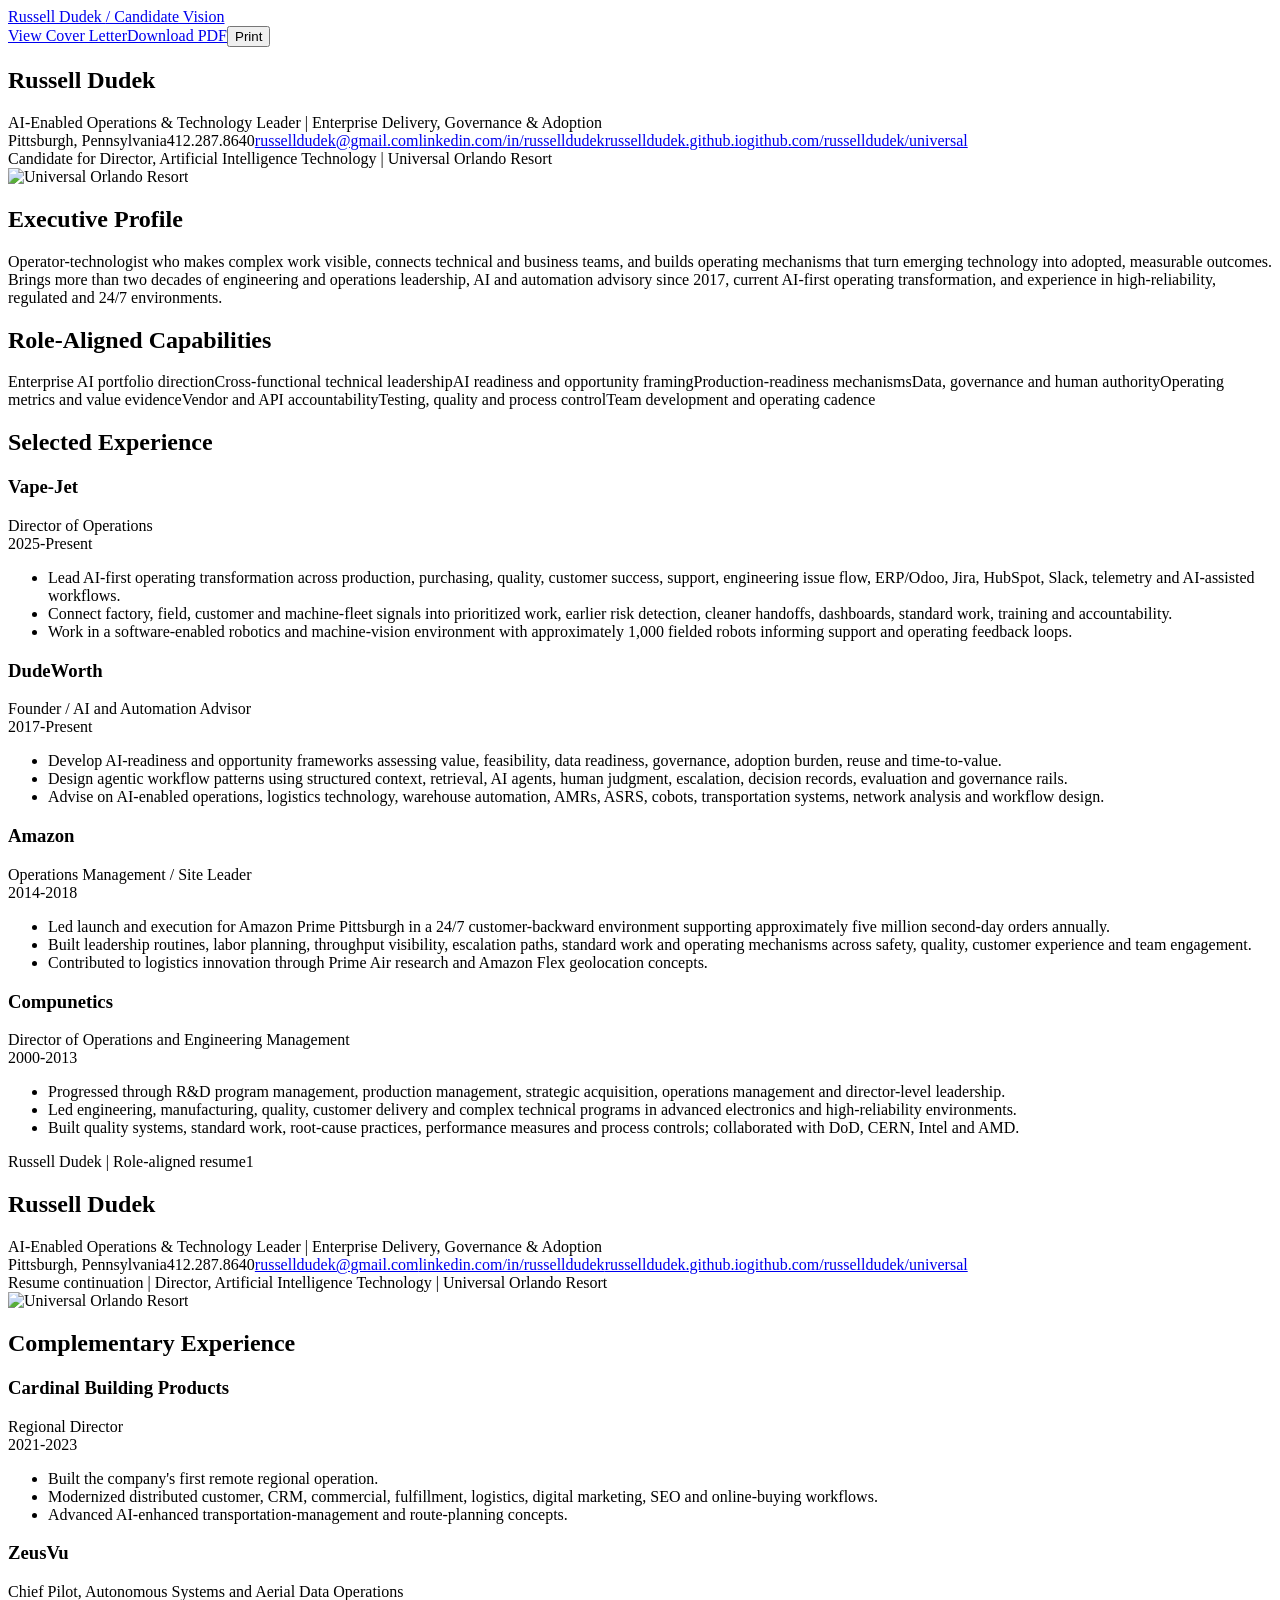
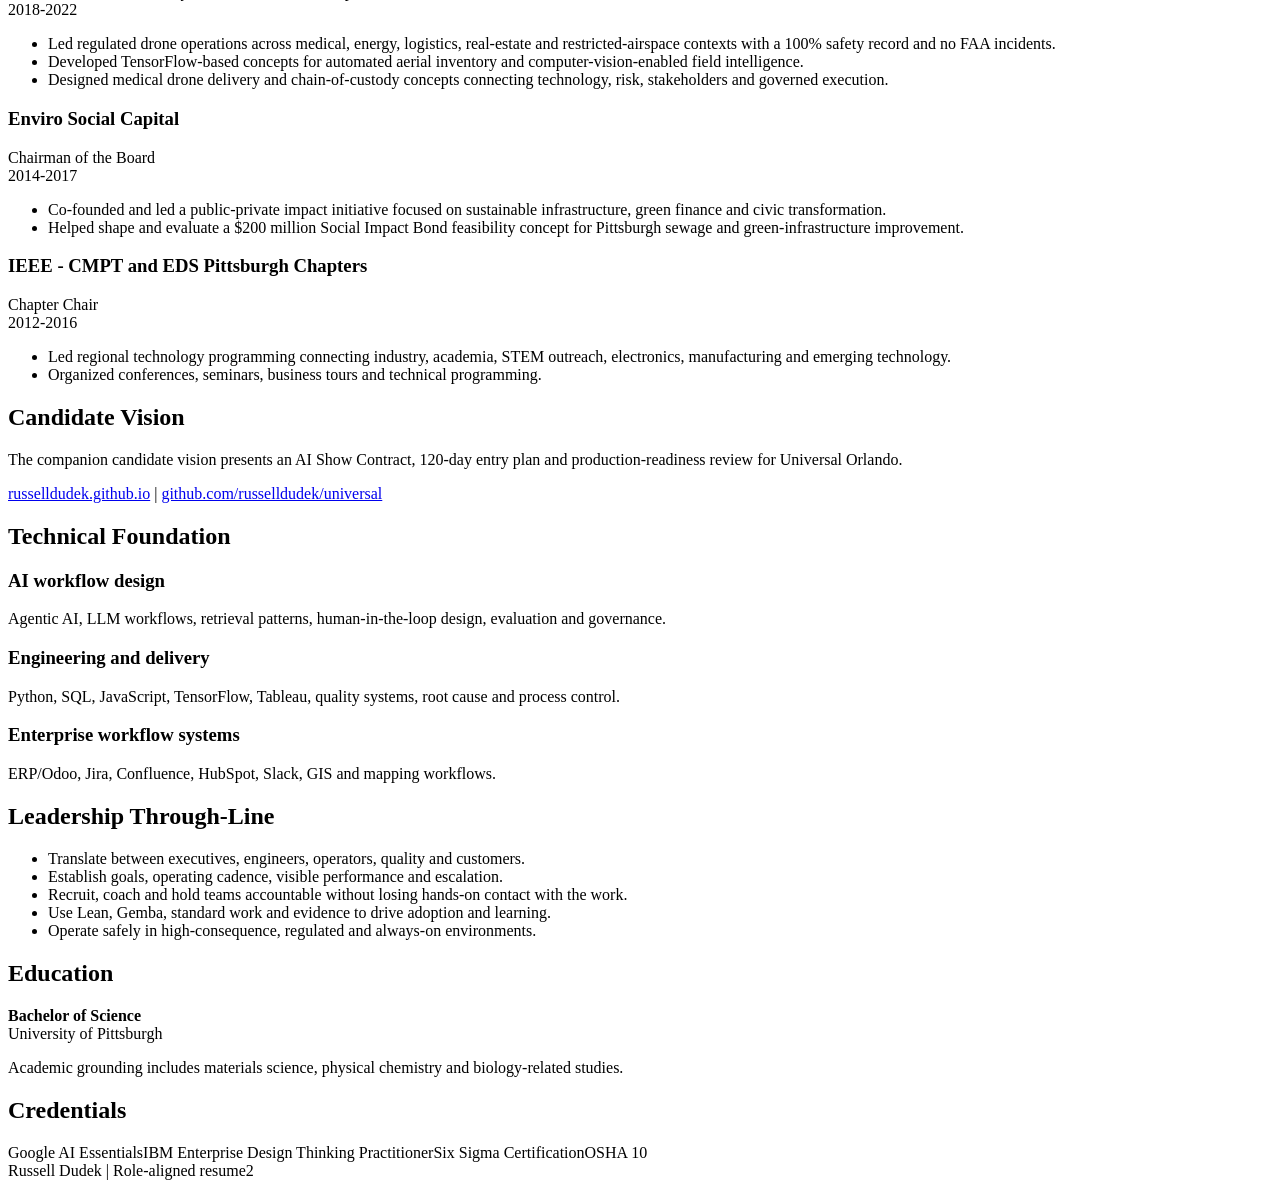
==== resume.html @ 1f6606d1 "Materialize role-aligned resume route" ====
<!doctype html><html lang="en"><head><meta charset="utf-8"><meta name="viewport" content="width=device-width,initial-scale=1"><title>Russell Dudek | Resume | Universal Orlando AI Technology</title></head><body><noscript>The resume requires JavaScript to assemble the audited source package.</noscript><script>(async()=>{const parts=[0,1,2].map(n=>`.source-parts/resume.html.part-0${n}`);const r=await Promise.all(parts.map(p=>fetch(p)));if(r.some(x=>!x.ok))throw new Error('Resume source unavailable');const html=(await Promise.all(r.map(x=>x.text()))).join('');document.open();document.write(html);document.close()})().catch(e=>{document.body.textContent='The resume could not be assembled. Download the complete campaign package from the repository README.';console.error(e)})</script></body></html>
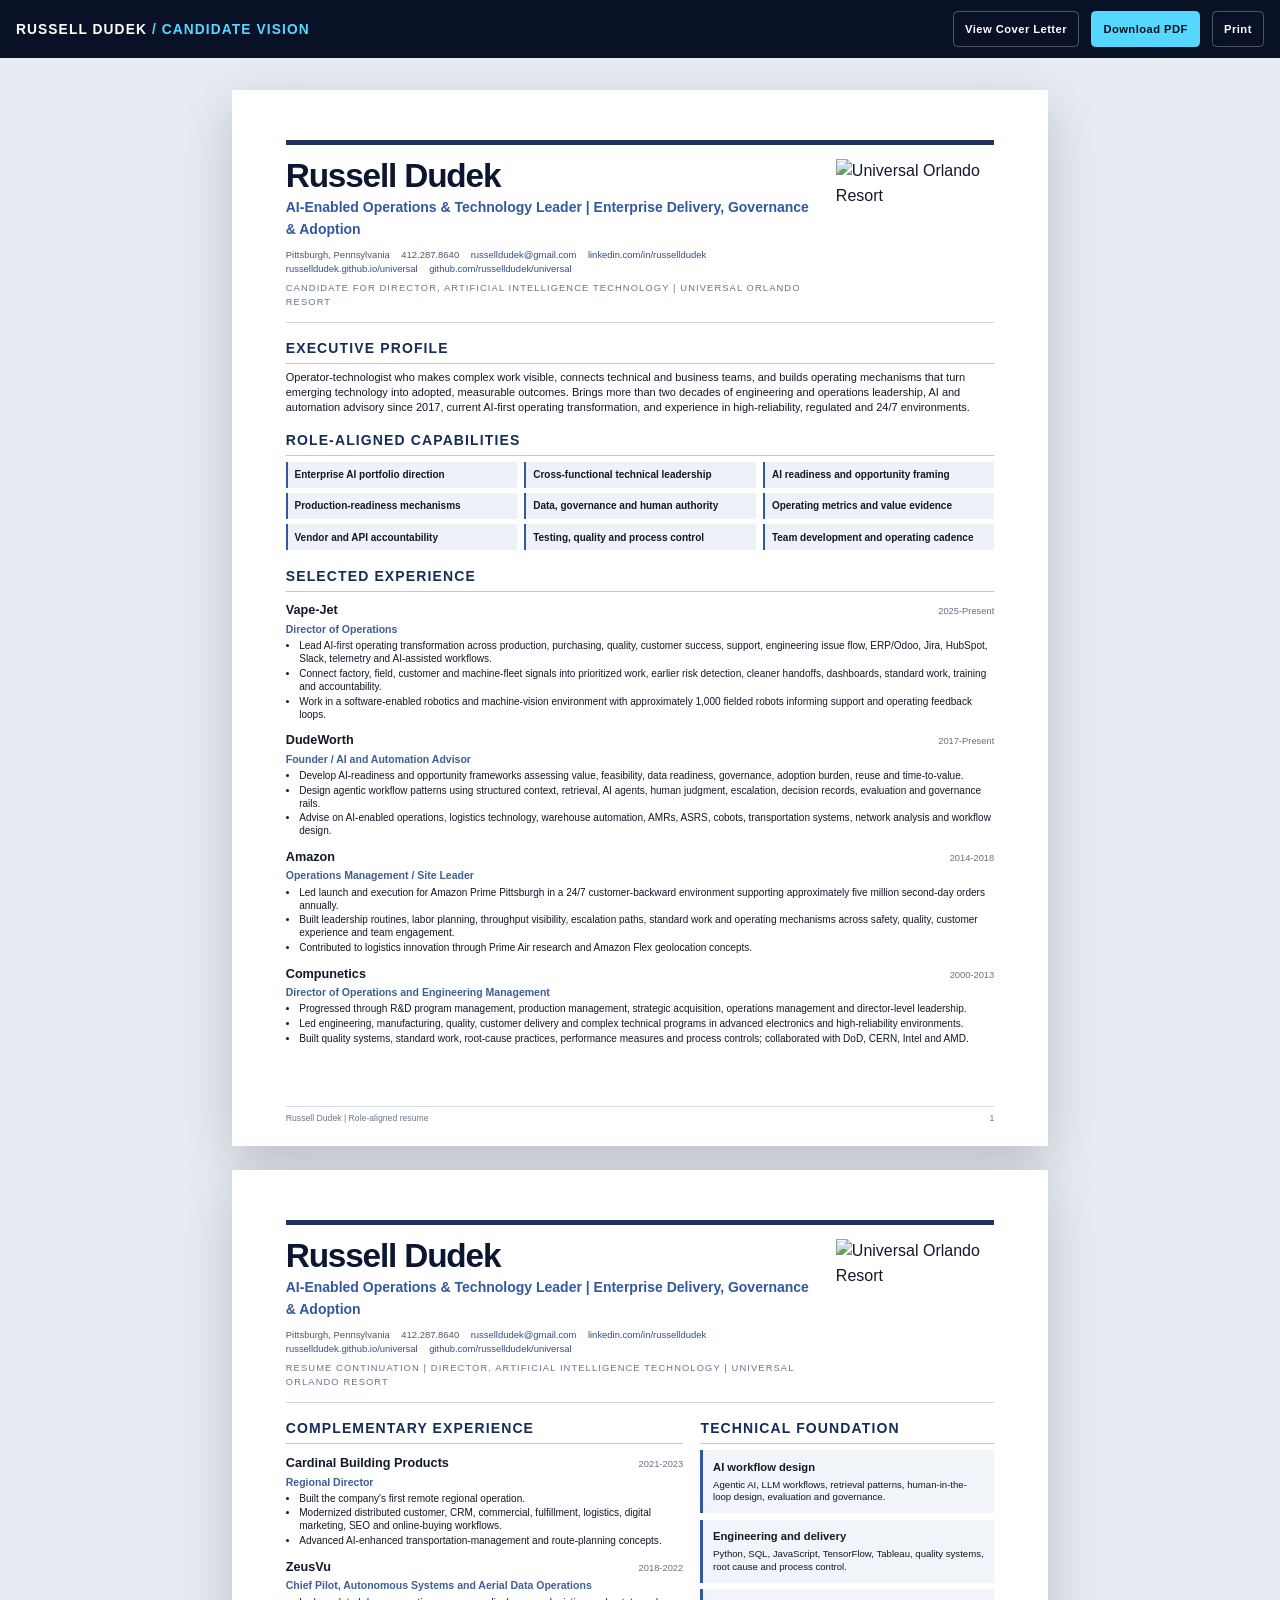
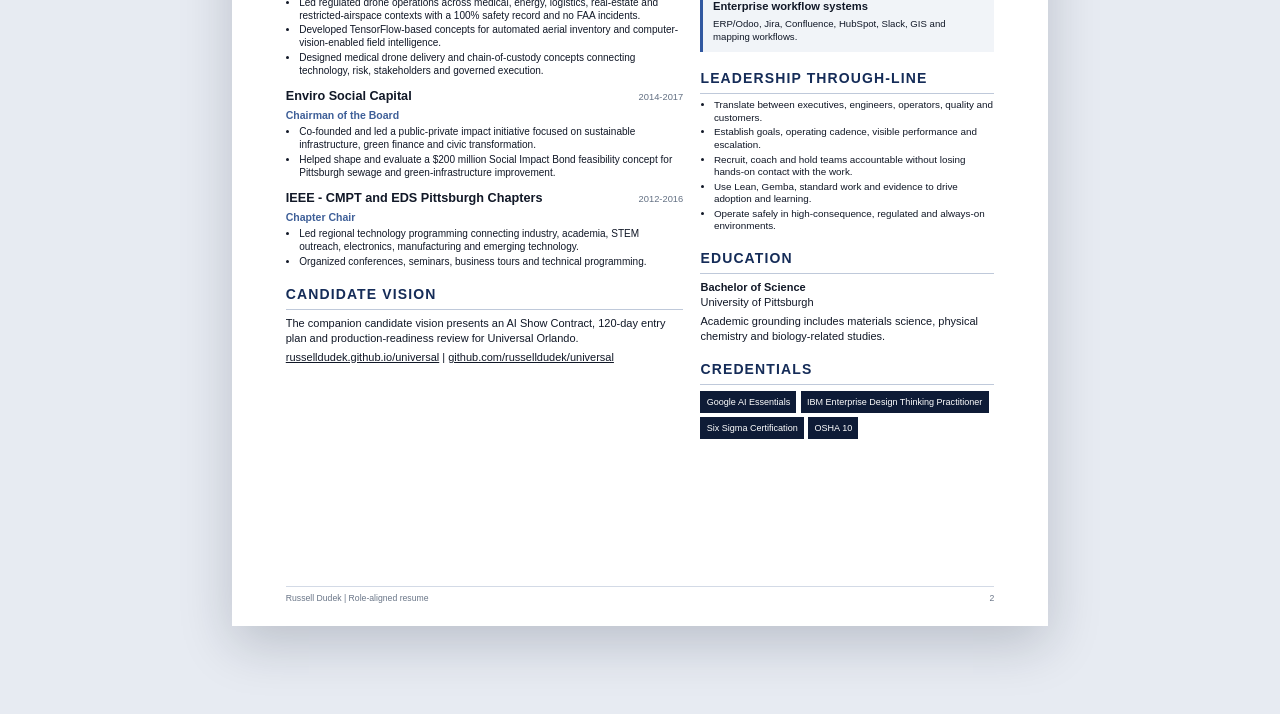
==== commit 0dddf451: "Correct canonical candidate site in resume" ====
--- a/resume.html
+++ b/resume.html
@@ -1 +1,21 @@
-<!doctype html><html lang="en"><head><meta charset="utf-8"><meta name="viewport" content="width=device-width,initial-scale=1"><title>Russell Dudek | Resume | Universal Orlando AI Technology</title></head><body><noscript>The resume requires JavaScript to assemble the audited source package.</noscript><script>(async()=>{const parts=[0,1,2].map(n=>`.source-parts/resume.html.part-0${n}`);const r=await Promise.all(parts.map(p=>fetch(p)));if(r.some(x=>!x.ok))throw new Error('Resume source unavailable');const html=(await Promise.all(r.map(x=>x.text()))).join('');document.open();document.write(html);document.close()})().catch(e=>{document.body.textContent='The resume could not be assembled. Download the complete campaign package from the repository README.';console.error(e)})</script></body></html>+<!doctype html><html lang="en"><head><meta charset="utf-8"><meta name="viewport" content="width=device-width,initial-scale=1"><title>Russell Dudek | Resume | Universal Orlando AI Technology Director</title><link rel="stylesheet" href="styles.css"></head><body class="document-body"><nav class="document-nav no-print"><a class="nav-name" href="index.html">Russell Dudek <span>/ Candidate Vision</span></a><div class="doc-actions"><a class="btn" href="cover-letter.html">View Cover Letter</a><a class="btn primary" href="docs/Russell-Dudek-Universal-Orlando-AI-Technology-Director-Resume.pdf" download>Download PDF</a><button class="btn" onclick="window.print()">Print</button></div></nav><main class="document-shell">
+<section class="sheet resume-page"><div class="sheet-inner"><header class="doc-header"><div><h1>Russell Dudek</h1><div class="identity">AI-Enabled Operations & Technology Leader | Enterprise Delivery, Governance & Adoption</div><div class="contact-line"><span>Pittsburgh, Pennsylvania</span><span>412.287.8640</span><a href="mailto:russelldudek@gmail.com">russelldudek@gmail.com</a><a href="https://www.linkedin.com/in/russelldudek">linkedin.com/in/russelldudek</a><a href="https://russelldudek.github.io/universal/">russelldudek.github.io/universal</a><a href="https://github.com/russelldudek/universal">github.com/russelldudek/universal</a></div><div class="target-line">Candidate for Director, Artificial Intelligence Technology | Universal Orlando Resort</div></div><img class="doc-logo" src="assets/brand/universal-orlando-logo.png" alt="Universal Orlando Resort"></header>
+<section class="doc-section"><h2>Executive Profile</h2><p>Operator-technologist who makes complex work visible, connects technical and business teams, and builds operating mechanisms that turn emerging technology into adopted, measurable outcomes. Brings more than two decades of engineering and operations leadership, AI and automation advisory since 2017, current AI-first operating transformation, and experience in high-reliability, regulated and 24/7 environments.</p></section>
+<section class="doc-section"><h2>Role-Aligned Capabilities</h2><div class="cap-grid"><span>Enterprise AI portfolio direction</span><span>Cross-functional technical leadership</span><span>AI readiness and opportunity framing</span><span>Production-readiness mechanisms</span><span>Data, governance and human authority</span><span>Operating metrics and value evidence</span><span>Vendor and API accountability</span><span>Testing, quality and process control</span><span>Team development and operating cadence</span></div></section>
+<section class="doc-section"><h2>Selected Experience</h2>
+<div class="experience"><div class="experience-head"><div><h3>Vape-Jet</h3><div class="role">Director of Operations</div></div><time>2025-Present</time></div><ul><li>Lead AI-first operating transformation across production, purchasing, quality, customer success, support, engineering issue flow, ERP/Odoo, Jira, HubSpot, Slack, telemetry and AI-assisted workflows.</li><li>Connect factory, field, customer and machine-fleet signals into prioritized work, earlier risk detection, cleaner handoffs, dashboards, standard work, training and accountability.</li><li>Work in a software-enabled robotics and machine-vision environment with approximately 1,000 fielded robots informing support and operating feedback loops.</li></ul></div>
+<div class="experience"><div class="experience-head"><div><h3>DudeWorth</h3><div class="role">Founder / AI and Automation Advisor</div></div><time>2017-Present</time></div><ul><li>Develop AI-readiness and opportunity frameworks assessing value, feasibility, data readiness, governance, adoption burden, reuse and time-to-value.</li><li>Design agentic workflow patterns using structured context, retrieval, AI agents, human judgment, escalation, decision records, evaluation and governance rails.</li><li>Advise on AI-enabled operations, logistics technology, warehouse automation, AMRs, ASRS, cobots, transportation systems, network analysis and workflow design.</li></ul></div>
+<div class="experience"><div class="experience-head"><div><h3>Amazon</h3><div class="role">Operations Management / Site Leader</div></div><time>2014-2018</time></div><ul><li>Led launch and execution for Amazon Prime Pittsburgh in a 24/7 customer-backward environment supporting approximately five million second-day orders annually.</li><li>Built leadership routines, labor planning, throughput visibility, escalation paths, standard work and operating mechanisms across safety, quality, customer experience and team engagement.</li><li>Contributed to logistics innovation through Prime Air research and Amazon Flex geolocation concepts.</li></ul></div>
+<div class="experience"><div class="experience-head"><div><h3>Compunetics</h3><div class="role">Director of Operations and Engineering Management</div></div><time>2000-2013</time></div><ul><li>Progressed through R&amp;D program management, production management, strategic acquisition, operations management and director-level leadership.</li><li>Led engineering, manufacturing, quality, customer delivery and complex technical programs in advanced electronics and high-reliability environments.</li><li>Built quality systems, standard work, root-cause practices, performance measures and process controls; collaborated with DoD, CERN, Intel and AMD.</li></ul></div>
+</section><footer class="page-footer"><span>Russell Dudek | Role-aligned resume</span><span>1</span></footer></div></section>
+<section class="sheet resume-page"><div class="sheet-inner"><header class="doc-header"><div><h1>Russell Dudek</h1><div class="identity">AI-Enabled Operations & Technology Leader | Enterprise Delivery, Governance & Adoption</div><div class="contact-line"><span>Pittsburgh, Pennsylvania</span><span>412.287.8640</span><a href="mailto:russelldudek@gmail.com">russelldudek@gmail.com</a><a href="https://www.linkedin.com/in/russelldudek">linkedin.com/in/russelldudek</a><a href="https://russelldudek.github.io/universal/">russelldudek.github.io/universal</a><a href="https://github.com/russelldudek/universal">github.com/russelldudek/universal</a></div><div class="target-line">Resume continuation | Director, Artificial Intelligence Technology | Universal Orlando Resort</div></div><img class="doc-logo" src="assets/brand/universal-orlando-logo.png" alt="Universal Orlando Resort"></header>
+<div class="resume-columns"><div><section class="doc-section"><h2>Complementary Experience</h2>
+<div class="experience"><div class="experience-head"><div><h3>Cardinal Building Products</h3><div class="role">Regional Director</div></div><time>2021-2023</time></div><ul><li>Built the company's first remote regional operation.</li><li>Modernized distributed customer, CRM, commercial, fulfillment, logistics, digital marketing, SEO and online-buying workflows.</li><li>Advanced AI-enhanced transportation-management and route-planning concepts.</li></ul></div>
+<div class="experience"><div class="experience-head"><div><h3>ZeusVu</h3><div class="role">Chief Pilot, Autonomous Systems and Aerial Data Operations</div></div><time>2018-2022</time></div><ul><li>Led regulated drone operations across medical, energy, logistics, real-estate and restricted-airspace contexts with a 100% safety record and no FAA incidents.</li><li>Developed TensorFlow-based concepts for automated aerial inventory and computer-vision-enabled field intelligence.</li><li>Designed medical drone delivery and chain-of-custody concepts connecting technology, risk, stakeholders and governed execution.</li></ul></div>
+<div class="experience"><div class="experience-head"><div><h3>Enviro Social Capital</h3><div class="role">Chairman of the Board</div></div><time>2014-2017</time></div><ul><li>Co-founded and led a public-private impact initiative focused on sustainable infrastructure, green finance and civic transformation.</li><li>Helped shape and evaluate a $200 million Social Impact Bond feasibility concept for Pittsburgh sewage and green-infrastructure improvement.</li></ul></div>
+<div class="experience"><div class="experience-head"><div><h3>IEEE - CMPT and EDS Pittsburgh Chapters</h3><div class="role">Chapter Chair</div></div><time>2012-2016</time></div><ul><li>Led regional technology programming connecting industry, academia, STEM outreach, electronics, manufacturing and emerging technology.</li><li>Organized conferences, seminars, business tours and technical programming.</li></ul></div><section class="doc-section"><h2>Candidate Vision</h2><p>The companion candidate vision presents an AI Show Contract, 120-day entry plan and production-readiness review for Universal Orlando.</p><p><a href="https://russelldudek.github.io/universal/">russelldudek.github.io/universal</a> | <a href="https://github.com/russelldudek/universal">github.com/russelldudek/universal</a></p></section></section></div>
+<aside><section class="doc-section"><h2>Technical Foundation</h2><div class="mini-card"><h3>AI workflow design</h3><p>Agentic AI, LLM workflows, retrieval patterns, human-in-the-loop design, evaluation and governance.</p></div><div class="mini-card"><h3>Engineering and delivery</h3><p>Python, SQL, JavaScript, TensorFlow, Tableau, quality systems, root cause and process control.</p></div><div class="mini-card"><h3>Enterprise workflow systems</h3><p>ERP/Odoo, Jira, Confluence, HubSpot, Slack, GIS and mapping workflows.</p></div></section>
+<section class="doc-section"><h2>Leadership Through-Line</h2><ul class="tight-list"><li>Translate between executives, engineers, operators, quality and customers.</li><li>Establish goals, operating cadence, visible performance and escalation.</li><li>Recruit, coach and hold teams accountable without losing hands-on contact with the work.</li><li>Use Lean, Gemba, standard work and evidence to drive adoption and learning.</li><li>Operate safely in high-consequence, regulated and always-on environments.</li></ul></section>
+<section class="doc-section"><h2>Education</h2><p><strong>Bachelor of Science</strong><br>University of Pittsburgh</p><p>Academic grounding includes materials science, physical chemistry and biology-related studies.</p></section>
+<section class="doc-section"><h2>Credentials</h2><div class="credentials"><span>Google AI Essentials</span><span>IBM Enterprise Design Thinking Practitioner</span><span>Six Sigma Certification</span><span>OSHA 10</span></div></section>
+</aside></div><footer class="page-footer"><span>Russell Dudek | Role-aligned resume</span><span>2</span></footer></div></section></main></body></html>
--- a/styles.css
+++ b/styles.css
@@ -0,0 +1,5 @@
+@import url("site-part-00.css");
+@import url("site-part-01.css");
+@import url("site-part-02.css");
+/* Public source fallback for the documented Universal Orlando Resort identity asset. */
+img[src$="universal-orlando-logo.png"]{content:url("https://upload.wikimedia.org/wikipedia/en/thumb/d/d0/Universal_Orlando_Resort_logo_2023.png/250px-Universal_Orlando_Resort_logo_2023.png")}
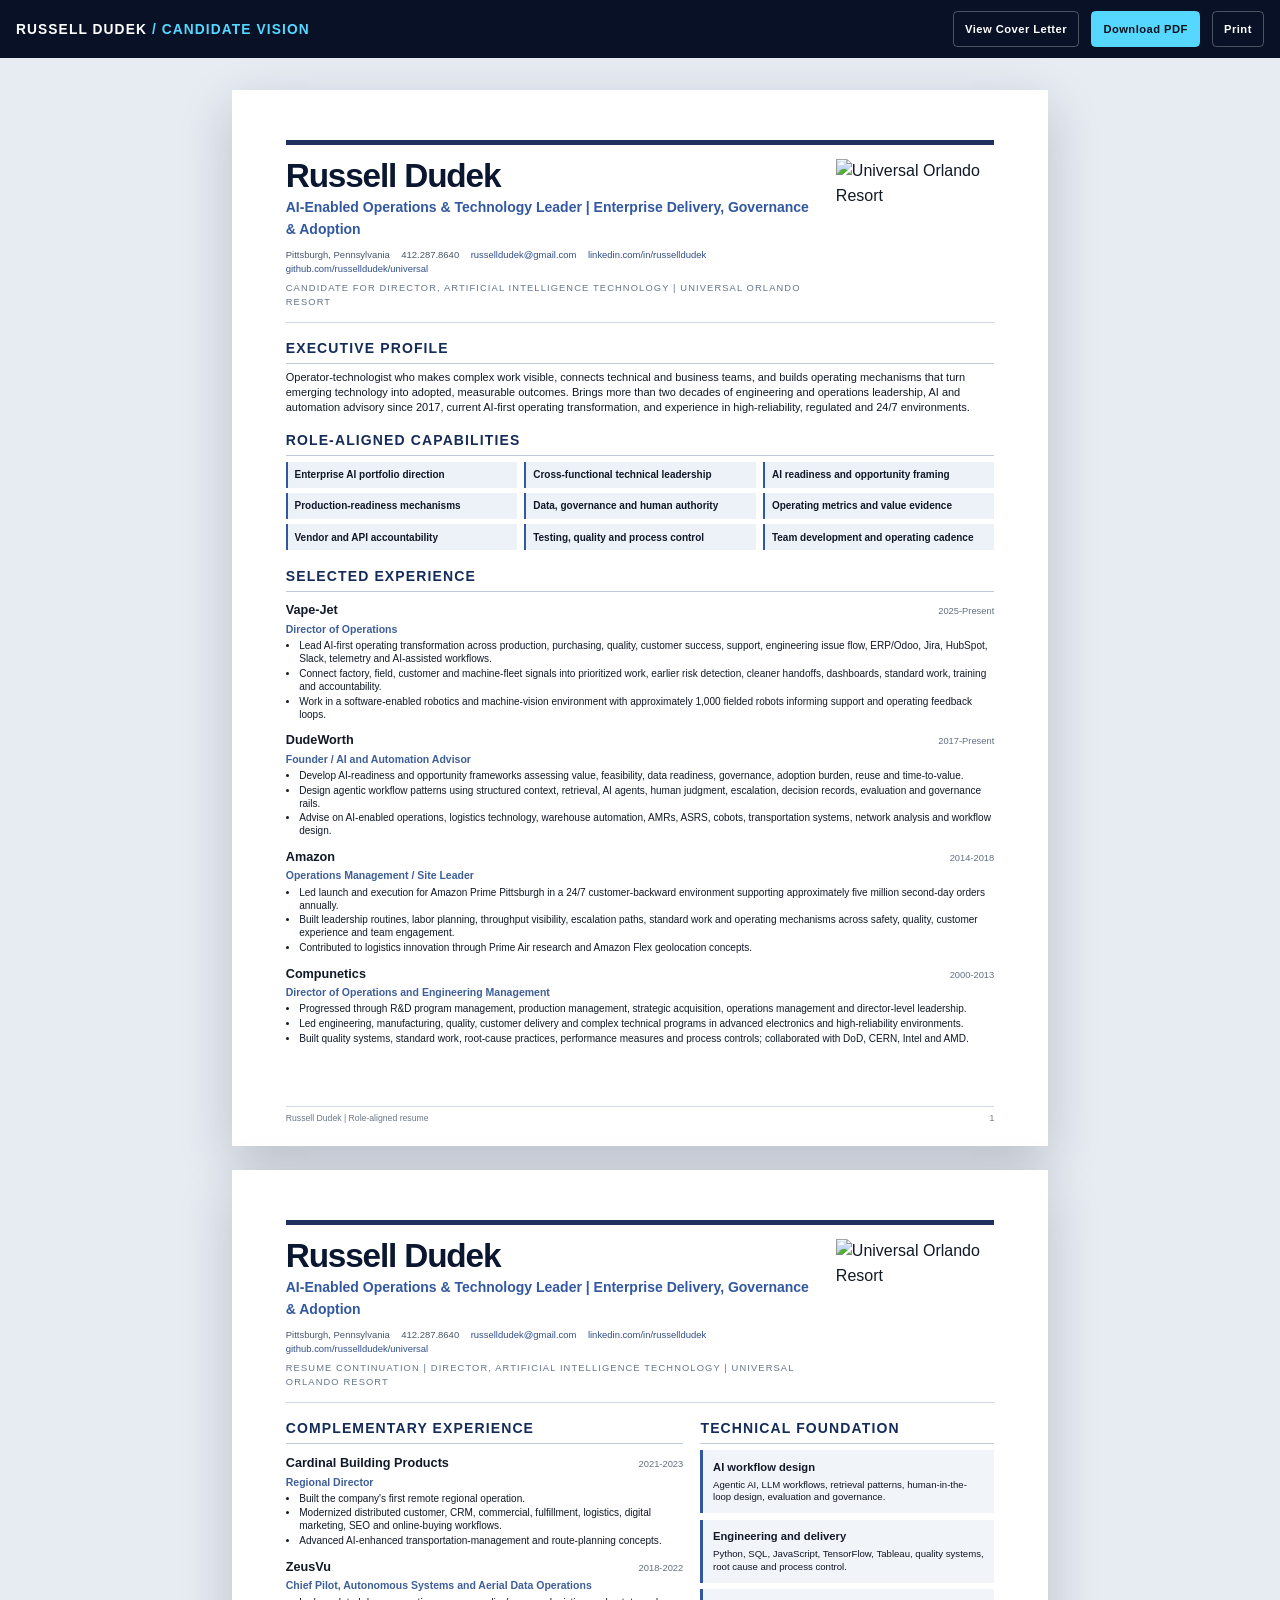
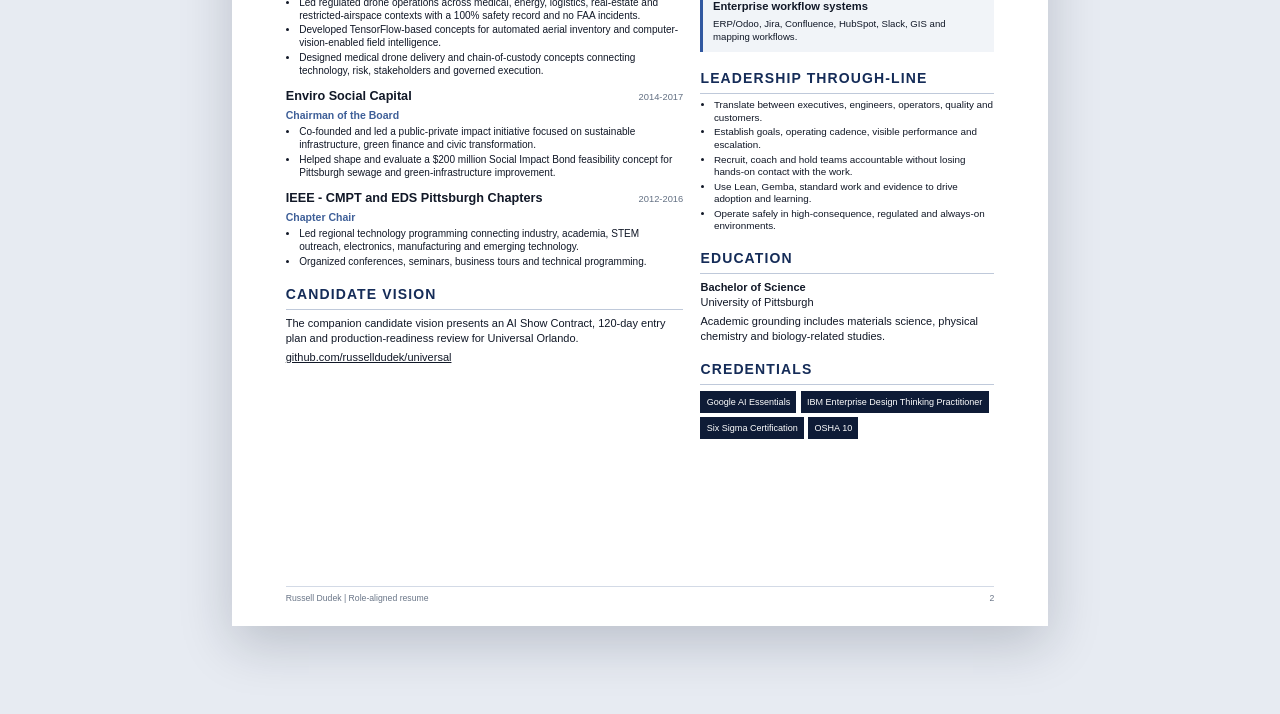
==== commit 0596feab: "Remove duplicate campaign URL from resume" ====
--- a/resume.html
+++ b/resume.html
@@ -1,5 +1,5 @@
 <!doctype html><html lang="en"><head><meta charset="utf-8"><meta name="viewport" content="width=device-width,initial-scale=1"><title>Russell Dudek | Resume | Universal Orlando AI Technology Director</title><link rel="stylesheet" href="styles.css"></head><body class="document-body"><nav class="document-nav no-print"><a class="nav-name" href="index.html">Russell Dudek <span>/ Candidate Vision</span></a><div class="doc-actions"><a class="btn" href="cover-letter.html">View Cover Letter</a><a class="btn primary" href="docs/Russell-Dudek-Universal-Orlando-AI-Technology-Director-Resume.pdf" download>Download PDF</a><button class="btn" onclick="window.print()">Print</button></div></nav><main class="document-shell">
-<section class="sheet resume-page"><div class="sheet-inner"><header class="doc-header"><div><h1>Russell Dudek</h1><div class="identity">AI-Enabled Operations & Technology Leader | Enterprise Delivery, Governance & Adoption</div><div class="contact-line"><span>Pittsburgh, Pennsylvania</span><span>412.287.8640</span><a href="mailto:russelldudek@gmail.com">russelldudek@gmail.com</a><a href="https://www.linkedin.com/in/russelldudek">linkedin.com/in/russelldudek</a><a href="https://russelldudek.github.io/universal/">russelldudek.github.io/universal</a><a href="https://github.com/russelldudek/universal">github.com/russelldudek/universal</a></div><div class="target-line">Candidate for Director, Artificial Intelligence Technology | Universal Orlando Resort</div></div><img class="doc-logo" src="assets/brand/universal-orlando-logo.png" alt="Universal Orlando Resort"></header>
+<section class="sheet resume-page"><div class="sheet-inner"><header class="doc-header"><div><h1>Russell Dudek</h1><div class="identity">AI-Enabled Operations & Technology Leader | Enterprise Delivery, Governance & Adoption</div><div class="contact-line"><span>Pittsburgh, Pennsylvania</span><span>412.287.8640</span><a href="mailto:russelldudek@gmail.com">russelldudek@gmail.com</a><a href="https://www.linkedin.com/in/russelldudek">linkedin.com/in/russelldudek</a><a href="https://github.com/russelldudek/universal">github.com/russelldudek/universal</a></div><div class="target-line">Candidate for Director, Artificial Intelligence Technology | Universal Orlando Resort</div></div><img class="doc-logo" src="assets/brand/universal-orlando-logo.png" alt="Universal Orlando Resort"></header>
 <section class="doc-section"><h2>Executive Profile</h2><p>Operator-technologist who makes complex work visible, connects technical and business teams, and builds operating mechanisms that turn emerging technology into adopted, measurable outcomes. Brings more than two decades of engineering and operations leadership, AI and automation advisory since 2017, current AI-first operating transformation, and experience in high-reliability, regulated and 24/7 environments.</p></section>
 <section class="doc-section"><h2>Role-Aligned Capabilities</h2><div class="cap-grid"><span>Enterprise AI portfolio direction</span><span>Cross-functional technical leadership</span><span>AI readiness and opportunity framing</span><span>Production-readiness mechanisms</span><span>Data, governance and human authority</span><span>Operating metrics and value evidence</span><span>Vendor and API accountability</span><span>Testing, quality and process control</span><span>Team development and operating cadence</span></div></section>
 <section class="doc-section"><h2>Selected Experience</h2>
@@ -8,12 +8,12 @@
 <div class="experience"><div class="experience-head"><div><h3>Amazon</h3><div class="role">Operations Management / Site Leader</div></div><time>2014-2018</time></div><ul><li>Led launch and execution for Amazon Prime Pittsburgh in a 24/7 customer-backward environment supporting approximately five million second-day orders annually.</li><li>Built leadership routines, labor planning, throughput visibility, escalation paths, standard work and operating mechanisms across safety, quality, customer experience and team engagement.</li><li>Contributed to logistics innovation through Prime Air research and Amazon Flex geolocation concepts.</li></ul></div>
 <div class="experience"><div class="experience-head"><div><h3>Compunetics</h3><div class="role">Director of Operations and Engineering Management</div></div><time>2000-2013</time></div><ul><li>Progressed through R&amp;D program management, production management, strategic acquisition, operations management and director-level leadership.</li><li>Led engineering, manufacturing, quality, customer delivery and complex technical programs in advanced electronics and high-reliability environments.</li><li>Built quality systems, standard work, root-cause practices, performance measures and process controls; collaborated with DoD, CERN, Intel and AMD.</li></ul></div>
 </section><footer class="page-footer"><span>Russell Dudek | Role-aligned resume</span><span>1</span></footer></div></section>
-<section class="sheet resume-page"><div class="sheet-inner"><header class="doc-header"><div><h1>Russell Dudek</h1><div class="identity">AI-Enabled Operations & Technology Leader | Enterprise Delivery, Governance & Adoption</div><div class="contact-line"><span>Pittsburgh, Pennsylvania</span><span>412.287.8640</span><a href="mailto:russelldudek@gmail.com">russelldudek@gmail.com</a><a href="https://www.linkedin.com/in/russelldudek">linkedin.com/in/russelldudek</a><a href="https://russelldudek.github.io/universal/">russelldudek.github.io/universal</a><a href="https://github.com/russelldudek/universal">github.com/russelldudek/universal</a></div><div class="target-line">Resume continuation | Director, Artificial Intelligence Technology | Universal Orlando Resort</div></div><img class="doc-logo" src="assets/brand/universal-orlando-logo.png" alt="Universal Orlando Resort"></header>
+<section class="sheet resume-page"><div class="sheet-inner"><header class="doc-header"><div><h1>Russell Dudek</h1><div class="identity">AI-Enabled Operations & Technology Leader | Enterprise Delivery, Governance & Adoption</div><div class="contact-line"><span>Pittsburgh, Pennsylvania</span><span>412.287.8640</span><a href="mailto:russelldudek@gmail.com">russelldudek@gmail.com</a><a href="https://www.linkedin.com/in/russelldudek">linkedin.com/in/russelldudek</a><a href="https://github.com/russelldudek/universal">github.com/russelldudek/universal</a></div><div class="target-line">Resume continuation | Director, Artificial Intelligence Technology | Universal Orlando Resort</div></div><img class="doc-logo" src="assets/brand/universal-orlando-logo.png" alt="Universal Orlando Resort"></header>
 <div class="resume-columns"><div><section class="doc-section"><h2>Complementary Experience</h2>
 <div class="experience"><div class="experience-head"><div><h3>Cardinal Building Products</h3><div class="role">Regional Director</div></div><time>2021-2023</time></div><ul><li>Built the company's first remote regional operation.</li><li>Modernized distributed customer, CRM, commercial, fulfillment, logistics, digital marketing, SEO and online-buying workflows.</li><li>Advanced AI-enhanced transportation-management and route-planning concepts.</li></ul></div>
 <div class="experience"><div class="experience-head"><div><h3>ZeusVu</h3><div class="role">Chief Pilot, Autonomous Systems and Aerial Data Operations</div></div><time>2018-2022</time></div><ul><li>Led regulated drone operations across medical, energy, logistics, real-estate and restricted-airspace contexts with a 100% safety record and no FAA incidents.</li><li>Developed TensorFlow-based concepts for automated aerial inventory and computer-vision-enabled field intelligence.</li><li>Designed medical drone delivery and chain-of-custody concepts connecting technology, risk, stakeholders and governed execution.</li></ul></div>
 <div class="experience"><div class="experience-head"><div><h3>Enviro Social Capital</h3><div class="role">Chairman of the Board</div></div><time>2014-2017</time></div><ul><li>Co-founded and led a public-private impact initiative focused on sustainable infrastructure, green finance and civic transformation.</li><li>Helped shape and evaluate a $200 million Social Impact Bond feasibility concept for Pittsburgh sewage and green-infrastructure improvement.</li></ul></div>
-<div class="experience"><div class="experience-head"><div><h3>IEEE - CMPT and EDS Pittsburgh Chapters</h3><div class="role">Chapter Chair</div></div><time>2012-2016</time></div><ul><li>Led regional technology programming connecting industry, academia, STEM outreach, electronics, manufacturing and emerging technology.</li><li>Organized conferences, seminars, business tours and technical programming.</li></ul></div><section class="doc-section"><h2>Candidate Vision</h2><p>The companion candidate vision presents an AI Show Contract, 120-day entry plan and production-readiness review for Universal Orlando.</p><p><a href="https://russelldudek.github.io/universal/">russelldudek.github.io/universal</a> | <a href="https://github.com/russelldudek/universal">github.com/russelldudek/universal</a></p></section></section></div>
+<div class="experience"><div class="experience-head"><div><h3>IEEE - CMPT and EDS Pittsburgh Chapters</h3><div class="role">Chapter Chair</div></div><time>2012-2016</time></div><ul><li>Led regional technology programming connecting industry, academia, STEM outreach, electronics, manufacturing and emerging technology.</li><li>Organized conferences, seminars, business tours and technical programming.</li></ul></div><section class="doc-section"><h2>Candidate Vision</h2><p>The companion candidate vision presents an AI Show Contract, 120-day entry plan and production-readiness review for Universal Orlando.</p><p><a href="https://github.com/russelldudek/universal">github.com/russelldudek/universal</a></p></section></section></div>
 <aside><section class="doc-section"><h2>Technical Foundation</h2><div class="mini-card"><h3>AI workflow design</h3><p>Agentic AI, LLM workflows, retrieval patterns, human-in-the-loop design, evaluation and governance.</p></div><div class="mini-card"><h3>Engineering and delivery</h3><p>Python, SQL, JavaScript, TensorFlow, Tableau, quality systems, root cause and process control.</p></div><div class="mini-card"><h3>Enterprise workflow systems</h3><p>ERP/Odoo, Jira, Confluence, HubSpot, Slack, GIS and mapping workflows.</p></div></section>
 <section class="doc-section"><h2>Leadership Through-Line</h2><ul class="tight-list"><li>Translate between executives, engineers, operators, quality and customers.</li><li>Establish goals, operating cadence, visible performance and escalation.</li><li>Recruit, coach and hold teams accountable without losing hands-on contact with the work.</li><li>Use Lean, Gemba, standard work and evidence to drive adoption and learning.</li><li>Operate safely in high-consequence, regulated and always-on environments.</li></ul></section>
 <section class="doc-section"><h2>Education</h2><p><strong>Bachelor of Science</strong><br>University of Pittsburgh</p><p>Academic grounding includes materials science, physical chemistry and biology-related studies.</p></section>
